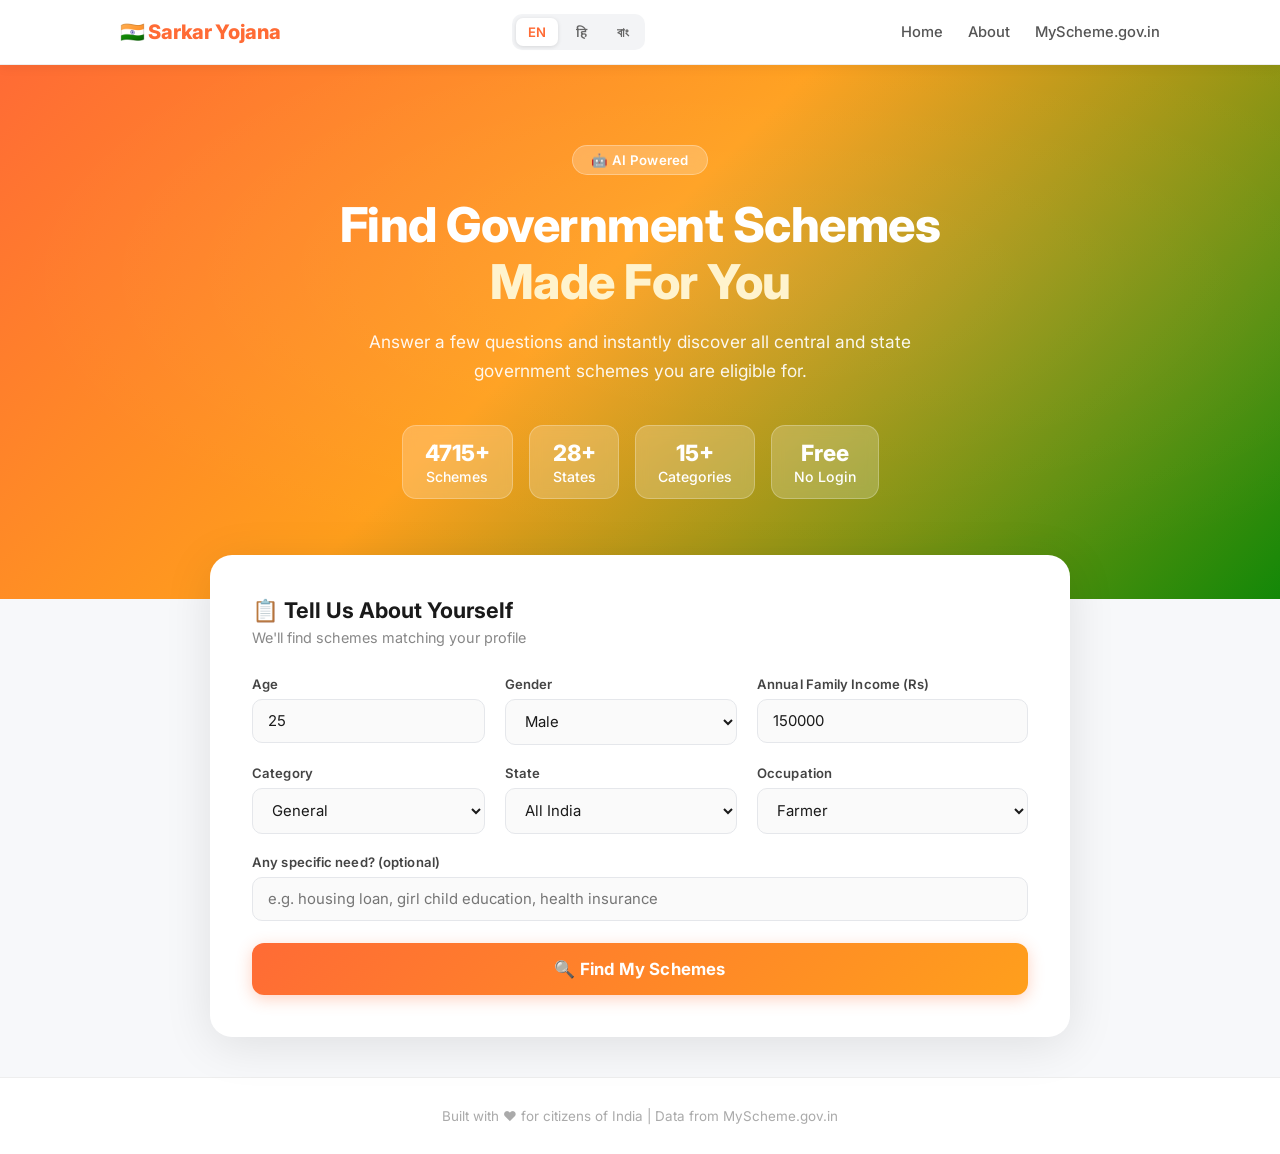
==== index.html @ 08421382 "add frontend files to root for GitHub Pages" ====
<!DOCTYPE html>
<html lang="en">
<head>
    <meta charset="UTF-8">
    <meta name="viewport" content="width=device-width, initial-scale=1.0">
    <title>Sarkar Yojana Finder — Find Government Schemes</title>
    <meta name="description" content="AI-powered tool to find Indian government schemes you are eligible for. Search 4715+ schemes by age, income, state, category and occupation.">

    <!-- Google Fonts: Latin, Devanagari (Hindi), Bengali -->
    <link rel="preconnect" href="https://fonts.googleapis.com">
    <link rel="preconnect" href="https://fonts.gstatic.com" crossorigin>
    <link href="https://fonts.googleapis.com/css2?family=Inter:wght@400;500;600;700;800&family=Noto+Sans:wght@400;500;600;700&family=Noto+Sans+Devanagari:wght@400;500;600;700&family=Noto+Sans+Bengali:wght@400;500;600;700&display=swap" rel="stylesheet">
    <link rel="stylesheet" href="style.css">
</head>
<body data-lang="en">

    <!-- Navbar -->
    <nav class="navbar" role="navigation" aria-label="Main navigation">
        <div class="nav-inner">
            <div class="logo">🇮🇳 Sarkar Yojana</div>
            <div class="nav-center">
                <div class="lang-switcher" role="group" aria-label="Language selector">
                    <button class="lang-btn active" data-lang="en" id="lang-en" onclick="setLanguage('en')">EN</button>
                    <button class="lang-btn" data-lang="hi" id="lang-hi" onclick="setLanguage('hi')">हि</button>
                    <button class="lang-btn" data-lang="bn" id="lang-bn" onclick="setLanguage('bn')">বাং</button>
                </div>
            </div>
            <div class="nav-links">
                <a href="#" data-i18n="navHome">Home</a>
                <a href="#" data-i18n="navAbout">About</a>
                <a href="https://www.myscheme.gov.in" target="_blank" rel="noopener" data-i18n="navGov">MyScheme.gov.in</a>
            </div>
        </div>
    </nav>

    <!-- Hero -->
    <section class="hero" aria-label="Hero section">
        <div class="hero-inner">
            <div class="hero-badge" data-i18n="heroBadge">🤖 AI Powered</div>
            <h1>
                <span data-i18n="heroTitle">Find Government Schemes</span><br>
                <span class="hero-highlight" data-i18n="heroTitleSpan">Made For You</span>
            </h1>
            <p data-i18n="heroDesc">Answer a few questions and instantly discover all central and state government schemes you are eligible for.</p>
            <div class="hero-stats">
                <div class="stat"><span>4715+</span> <span data-i18n="stat1">Schemes</span></div>
                <div class="stat"><span>28+</span> <span data-i18n="stat2">States</span></div>
                <div class="stat"><span>15+</span> <span data-i18n="stat3">Categories</span></div>
                <div class="stat"><span>Free</span> <span data-i18n="stat4">No Login</span></div>
            </div>
        </div>
    </section>

    <!-- Form -->
    <section class="form-section" aria-label="Scheme finder form">
        <div class="form-card">
            <h2 data-i18n="formTitle">📋 Tell Us About Yourself</h2>
            <p class="form-subtitle" data-i18n="formSubtitle">We'll find schemes matching your profile</p>

            <div class="form-grid">
                <div class="form-group">
                    <label for="age" data-i18n="labelAge">Age</label>
                    <input type="number" id="age" value="25" min="0" max="100" aria-label="Age">
                </div>
                <div class="form-group">
                    <label for="gender" data-i18n="labelGender">Gender</label>
                    <select id="gender" aria-label="Gender">
                        <option>Male</option>
                        <option>Female</option>
                        <option>Other</option>
                    </select>
                </div>
                <div class="form-group">
                    <label for="income" data-i18n="labelIncome">Annual Family Income (Rs)</label>
                    <input type="number" id="income" value="150000" step="10000" aria-label="Annual family income">
                </div>
                <div class="form-group">
                    <label for="caste" data-i18n="labelCategory">Category</label>
                    <select id="caste" aria-label="Category">
                        <option>General</option>
                        <option>SC</option>
                        <option>ST</option>
                        <option>OBC</option>
                        <option>Minority</option>
                    </select>
                </div>
                <div class="form-group">
                    <label for="state" data-i18n="labelState">State</label>
                    <select id="state" aria-label="State">
                        <option>All India</option>
                        <option>Andhra Pradesh</option>
                        <option>Arunachal Pradesh</option>
                        <option>Assam</option>
                        <option>Bihar</option>
                        <option>Chhattisgarh</option>
                        <option>Goa</option>
                        <option>Gujarat</option>
                        <option>Haryana</option>
                        <option>Himachal Pradesh</option>
                        <option>Jharkhand</option>
                        <option>Karnataka</option>
                        <option>Kerala</option>
                        <option>Madhya Pradesh</option>
                        <option>Maharashtra</option>
                        <option>Manipur</option>
                        <option>Meghalaya</option>
                        <option>Mizoram</option>
                        <option>Nagaland</option>
                        <option>Odisha</option>
                        <option>Punjab</option>
                        <option>Rajasthan</option>
                        <option>Sikkim</option>
                        <option>Tamil Nadu</option>
                        <option>Telangana</option>
                        <option>Tripura</option>
                        <option>Uttar Pradesh</option>
                        <option>Uttarakhand</option>
                        <option>West Bengal</option>
                        <option>Delhi</option>
                    </select>
                </div>
                <div class="form-group">
                    <label for="occupation" data-i18n="labelOccupation">Occupation</label>
                    <select id="occupation" aria-label="Occupation">
                        <option>Farmer</option>
                        <option>Student</option>
                        <option>Business Owner</option>
                        <option>Unemployed</option>
                        <option>Salaried</option>
                        <option>Self Employed</option>
                        <option>Artisan</option>
                        <option>Daily Wage Worker</option>
                        <option>Other</option>
                    </select>
                </div>
            </div>

            <div class="form-group full-width">
                <label for="extra" data-i18n="labelExtra">Any specific need? (optional)</label>
                <input type="text" id="extra"
                    placeholder="e.g. housing loan, girl child education, health insurance"
                    data-i18n-placeholder="extraPlaceholder"
                    aria-label="Specific need">
            </div>

            <button class="find-btn" id="find-btn" onclick="findSchemes()">
                <span data-i18n="findBtn">🔍 Find My Schemes</span>
            </button>
        </div>
    </section>

    <!-- Results -->
    <section class="results-section" id="results-section" style="display:none;" aria-label="Search results" aria-live="polite">
        <div class="results-card">
            <h2 data-i18n="resultsTitle">✅ Schemes You May Be Eligible For</h2>
            <div id="results-content" class="results-content"></div>
            <div class="apply-note">
                <span data-i18n="applyNote">💡 Visit</span>
                <a href="https://www.myscheme.gov.in" target="_blank" rel="noopener">MyScheme.gov.in</a>
                <span data-i18n="applyNoteSuffix">to apply officially.</span>
            </div>
        </div>
    </section>

    <!-- Loading Overlay -->
    <div class="loading-overlay" id="loading" style="display:none;" role="status" aria-live="polite">
        <div class="loader-box">
            <div class="spinner"></div>
            <p id="loading-text" data-i18n="loadingText">Searching 4715+ schemes for you...</p>
        </div>
    </div>

    <!-- Footer -->
    <footer>
        <p data-i18n="footerText">Built with ❤️ for citizens of India | Data from MyScheme.gov.in</p>
    </footer>

    <script src="config.js"></script>
    <script src="script.js"></script>
</body>
</html>
---- style.css ----
/* ============================================================
   SARKAR YOJANA FINDER — style.css
   ============================================================ */

* {
    margin: 0;
    padding: 0;
    box-sizing: border-box;
}

/* Font stack switches per language */
body {
    font-family: 'Inter', 'Noto Sans', sans-serif;
    background: #f7f8fa;
    color: #1a1a1a;
}
body[data-lang="hi"] {
    font-family: 'Noto Sans Devanagari', 'Noto Sans', sans-serif;
}
body[data-lang="bn"] {
    font-family: 'Noto Sans Bengali', 'Noto Sans', sans-serif;
}

/* ============================================================
   NAVBAR
   ============================================================ */
.navbar {
    background: white;
    border-bottom: 1px solid #eee;
    padding: 14px 0;
    position: sticky;
    top: 0;
    z-index: 100;
    box-shadow: 0 2px 12px rgba(0,0,0,0.06);
}

.nav-inner {
    max-width: 1100px;
    margin: 0 auto;
    padding: 0 30px;
    display: flex;
    justify-content: space-between;
    align-items: center;
    gap: 20px;
}

.logo {
    font-size: 1.25rem;
    font-weight: 800;
    color: #FF6B35;
    white-space: nowrap;
    letter-spacing: -0.3px;
}

/* Language Switcher */
.lang-switcher {
    display: flex;
    gap: 6px;
    background: #f3f4f6;
    padding: 4px;
    border-radius: 10px;
}

.lang-btn {
    background: transparent;
    border: none;
    padding: 5px 12px;
    border-radius: 7px;
    font-size: 0.82rem;
    font-weight: 600;
    color: #666;
    cursor: pointer;
    transition: all 0.2s;
    font-family: inherit;
}

.lang-btn:hover {
    color: #FF6B35;
}

.lang-btn.active {
    background: white;
    color: #FF6B35;
    box-shadow: 0 1px 4px rgba(0,0,0,0.12);
}

.nav-links {
    display: flex;
    gap: 0;
}

.nav-links a {
    text-decoration: none;
    color: #555;
    margin-left: 25px;
    font-size: 0.92rem;
    font-weight: 500;
    transition: color 0.2s;
    white-space: nowrap;
}

.nav-links a:hover {
    color: #FF6B35;
}

/* ============================================================
   HERO
   ============================================================ */
.hero {
    background: linear-gradient(135deg, #FF6B35 0%, #FF9F1C 45%, #138808 100%);
    padding: 80px 30px 100px;
    text-align: center;
    color: white;
    position: relative;
    overflow: hidden;
}

/* Subtle radial overlay for depth */
.hero::before {
    content: '';
    position: absolute;
    inset: 0;
    background: radial-gradient(ellipse at 60% 40%, rgba(255,255,255,0.08) 0%, transparent 70%);
    pointer-events: none;
}

.hero-inner {
    max-width: 780px;
    margin: 0 auto;
    position: relative;
}

.hero-badge {
    display: inline-block;
    background: rgba(255,255,255,0.22);
    padding: 6px 18px;
    border-radius: 50px;
    font-size: 0.83rem;
    font-weight: 600;
    margin-bottom: 22px;
    backdrop-filter: blur(6px);
    border: 1px solid rgba(255,255,255,0.3);
    letter-spacing: 0.3px;
}

.hero h1 {
    font-size: 3rem;
    font-weight: 800;
    line-height: 1.18;
    margin-bottom: 18px;
    letter-spacing: -0.5px;
}

.hero-highlight {
    color: #fff3cd;
}

.hero p {
    font-size: 1.08rem;
    opacity: 0.92;
    margin-bottom: 44px;
    line-height: 1.65;
    max-width: 600px;
    margin-left: auto;
    margin-right: auto;
    margin-bottom: 40px;
}

.hero-stats {
    display: flex;
    justify-content: center;
    gap: 16px;
    flex-wrap: wrap;
}

.stat {
    background: rgba(255,255,255,0.2);
    padding: 13px 22px;
    border-radius: 14px;
    font-size: 0.88rem;
    font-weight: 500;
    backdrop-filter: blur(6px);
    border: 1px solid rgba(255,255,255,0.25);
    min-width: 90px;
}

.stat span:first-child {
    font-size: 1.4rem;
    font-weight: 800;
    display: block;
    margin-bottom: 2px;
}

/* ============================================================
   FORM SECTION
   ============================================================ */
.form-section {
    max-width: 900px;
    margin: -44px auto 40px;
    padding: 0 20px;
    position: relative;
    z-index: 2;
}

.form-card {
    background: white;
    border-radius: 22px;
    padding: 42px;
    box-shadow: 0 8px 48px rgba(0,0,0,0.1);
}

.form-card h2 {
    font-size: 1.35rem;
    font-weight: 700;
    margin-bottom: 6px;
    color: #1a1a1a;
}

.form-subtitle {
    color: #888;
    font-size: 0.9rem;
    margin-bottom: 30px;
}

.form-grid {
    display: grid;
    grid-template-columns: 1fr 1fr 1fr;
    gap: 20px;
    margin-bottom: 20px;
}

.form-group {
    display: flex;
    flex-direction: column;
    gap: 7px;
}

.form-group.full-width {
    margin-bottom: 22px;
}

label {
    font-size: 0.82rem;
    font-weight: 600;
    color: #444;
    letter-spacing: 0.1px;
}

input, select {
    padding: 12px 15px;
    border: 1.5px solid #e5e7eb;
    border-radius: 10px;
    font-size: 0.93rem;
    font-family: inherit;
    outline: none;
    transition: border-color 0.2s, box-shadow 0.2s;
    background: #fafafa;
    color: #1a1a1a;
}

input:focus, select:focus {
    border-color: #FF6B35;
    background: white;
    box-shadow: 0 0 0 3px rgba(255, 107, 53, 0.1);
}

/* Find Button */
.find-btn {
    width: 100%;
    padding: 16px;
    background: linear-gradient(135deg, #FF6B35, #FF9F1C);
    color: white;
    border: none;
    border-radius: 12px;
    font-size: 1.05rem;
    font-weight: 700;
    cursor: pointer;
    transition: opacity 0.2s, transform 0.15s, box-shadow 0.2s;
    font-family: inherit;
    letter-spacing: 0.2px;
    box-shadow: 0 4px 16px rgba(255, 107, 53, 0.3);
}

.find-btn:hover {
    opacity: 0.93;
    transform: translateY(-2px);
    box-shadow: 0 8px 24px rgba(255, 107, 53, 0.4);
}

.find-btn:active {
    transform: translateY(0);
    box-shadow: 0 2px 8px rgba(255, 107, 53, 0.25);
}

/* ============================================================
   RESULTS SECTION
   ============================================================ */
.results-section {
    max-width: 900px;
    margin: 0 auto 60px;
    padding: 0 20px;
}

.results-card {
    background: white;
    border-radius: 22px;
    padding: 40px;
    box-shadow: 0 8px 40px rgba(0,0,0,0.08);
    border-left: 5px solid #FF6B35;
}

.results-card h2 {
    font-size: 1.25rem;
    font-weight: 700;
    margin-bottom: 24px;
    color: #1a1a1a;
}

.results-content {
    font-size: 0.96rem;
    line-height: 1.8;
    color: #333;
}

/* Scheme Cards */
.scheme-card {
    background: linear-gradient(135deg, #fff9f6 0%, #fff 100%);
    border: 1.5px solid #ffd6c0;
    border-radius: 16px;
    padding: 22px 26px;
    margin-bottom: 18px;
    transition: transform 0.22s, box-shadow 0.22s;
    position: relative;
}

.scheme-card:hover {
    transform: translateY(-3px);
    box-shadow: 0 10px 28px rgba(255, 107, 53, 0.14);
}

.scheme-title {
    font-size: 1.05rem;
    font-weight: 700;
    color: #e85d25;
    margin-bottom: 12px;
    line-height: 1.4;
}

.scheme-body p {
    font-size: 0.91rem;
    color: #444;
    line-height: 1.75;
    margin-bottom: 4px;
}

.scheme-bullet {
    font-size: 0.91rem;
    color: #444;
    line-height: 1.75;
    padding-left: 8px;
    margin-bottom: 3px;
}

/* Apply Button per scheme */
.apply-btn {
    display: inline-block;
    margin-top: 14px;
    padding: 9px 20px;
    background: linear-gradient(135deg, #FF6B35, #FF9F1C);
    color: white;
    border-radius: 8px;
    text-decoration: none;
    font-size: 0.84rem;
    font-weight: 700;
    font-family: inherit;
    transition: opacity 0.2s, transform 0.15s;
    letter-spacing: 0.2px;
}

.apply-btn:hover {
    opacity: 0.9;
    transform: translateY(-1px);
}

/* Note text (disclaimers) */
.note-text {
    font-size: 0.88rem;
    color: #666;
    margin-top: 14px;
    margin-bottom: 12px;
    padding: 13px 17px;
    background: #fffbf0;
    border-radius: 10px;
    border-left: 3px solid #FF9F1C;
    line-height: 1.7;
}

/* Apply footer note */
.apply-note {
    margin-top: 28px;
    padding: 16px 22px;
    background: #fff8f3;
    border-radius: 12px;
    font-size: 0.9rem;
    color: #555;
    border: 1px solid #ffd6c0;
    display: flex;
    gap: 6px;
    align-items: center;
    flex-wrap: wrap;
}

.apply-note a {
    color: #FF6B35;
    font-weight: 700;
    text-decoration: none;
}

.apply-note a:hover {
    text-decoration: underline;
}

/* ============================================================
   LOADING OVERLAY
   ============================================================ */
.loading-overlay {
    position: fixed;
    top: 0; left: 0;
    width: 100%; height: 100%;
    background: rgba(0,0,0,0.52);
    display: flex;
    align-items: center;
    justify-content: center;
    z-index: 999;
    backdrop-filter: blur(5px);
}

.loader-box {
    background: white;
    padding: 44px 64px;
    border-radius: 22px;
    text-align: center;
    box-shadow: 0 24px 64px rgba(0,0,0,0.22);
}

.spinner {
    width: 50px;
    height: 50px;
    border: 5px solid #f0f0f0;
    border-top-color: #FF6B35;
    border-radius: 50%;
    animation: spin 0.75s linear infinite;
    margin: 0 auto 20px;
}

@keyframes spin {
    to { transform: rotate(360deg); }
}

.loader-box p {
    font-size: 0.97rem;
    font-weight: 500;
    color: #555;
    max-width: 220px;
    line-height: 1.5;
    font-family: inherit;
}

/* ============================================================
   FOOTER
   ============================================================ */
footer {
    text-align: center;
    padding: 30px;
    color: #aaa;
    font-size: 0.84rem;
    border-top: 1px solid #eee;
    background: white;
}

/* ============================================================
   RESPONSIVE
   ============================================================ */
@media (max-width: 820px) {
    .form-grid {
        grid-template-columns: 1fr 1fr;
    }
    .hero h1 {
        font-size: 2.2rem;
    }
    .hero-stats {
        gap: 10px;
    }
    .nav-links {
        display: none;
    }
    .form-card {
        padding: 28px 22px;
    }
    .results-card {
        padding: 28px 22px;
    }
}

@media (max-width: 480px) {
    .form-grid {
        grid-template-columns: 1fr;
    }
    .hero {
        padding: 60px 20px 80px;
    }
    .hero h1 {
        font-size: 1.85rem;
    }
    .loader-box {
        padding: 36px 36px;
    }
}

/* Scheme Cards */
.scheme-card {
    background: #ffffff;
    border: 1px solid #e8e8e8;
    border-left: 4px solid #FF9933;
    border-radius: 12px;
    padding: 20px 24px;
    margin-bottom: 16px;
    box-shadow: 0 2px 8px rgba(0,0,0,0.06);
    transition: transform 0.2s ease, box-shadow 0.2s ease;
}

.scheme-card:hover {
    transform: translateY(-2px);
    box-shadow: 0 6px 20px rgba(0,0,0,0.1);
}

.scheme-header {
    display: flex;
    align-items: center;
    gap: 10px;
    margin-bottom: 10px;
}

.scheme-icon {
    font-size: 1.4rem;
}

.scheme-title {
    font-size: 1.05rem;
    font-weight: 700;
    color: #1a1a2e;
    margin: 0;
}

.scheme-summary {
    font-size: 0.92rem;
    color: #555;
    line-height: 1.6;
    margin: 0 0 16px 0;
}

.scheme-footer {
    display: flex;
    justify-content: flex-end;
}

.apply-btn {
    background: linear-gradient(135deg, #FF9933, #e07b00);
    color: white;
    padding: 8px 20px;
    border-radius: 25px;
    text-decoration: none;
    font-size: 0.88rem;
    font-weight: 600;
    transition: background 0.2s ease, transform 0.1s ease;
}

.apply-btn:hover {
    background: linear-gradient(135deg, #e07b00, #c46a00);
    transform: scale(1.03);
}

.no-link {
    font-size: 0.82rem;
    color: #999;
    font-style: italic;
}

.result-note {
    font-size: 0.93rem;
    color: #444;
    line-height: 1.7;
    margin-bottom: 12px;
    padding: 0 4px;
}
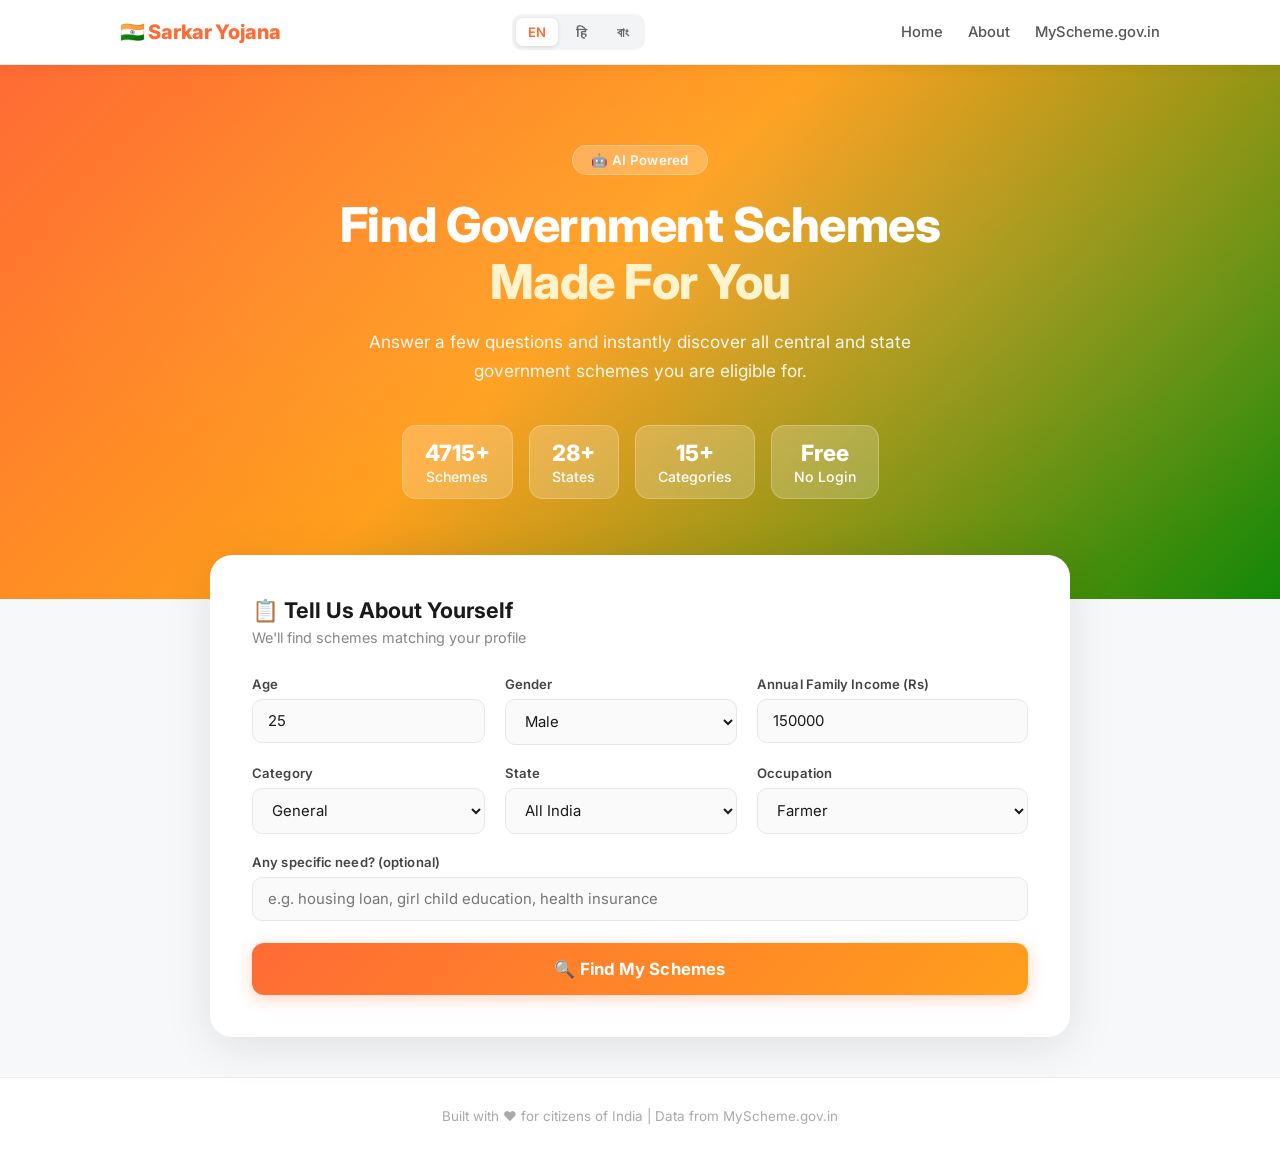
==== commit 9c425844: "fix all frontend files for GitHub Pages" ====
--- a/index.html
+++ b/index.html
@@ -178,4 +178,4 @@
     <script src="config.js"></script>
     <script src="script.js"></script>
 </body>
-</html>+</html>
--- a/style.css
+++ b/style.css
@@ -592,4 +592,4 @@
     line-height: 1.7;
     margin-bottom: 12px;
     padding: 0 4px;
-}+}
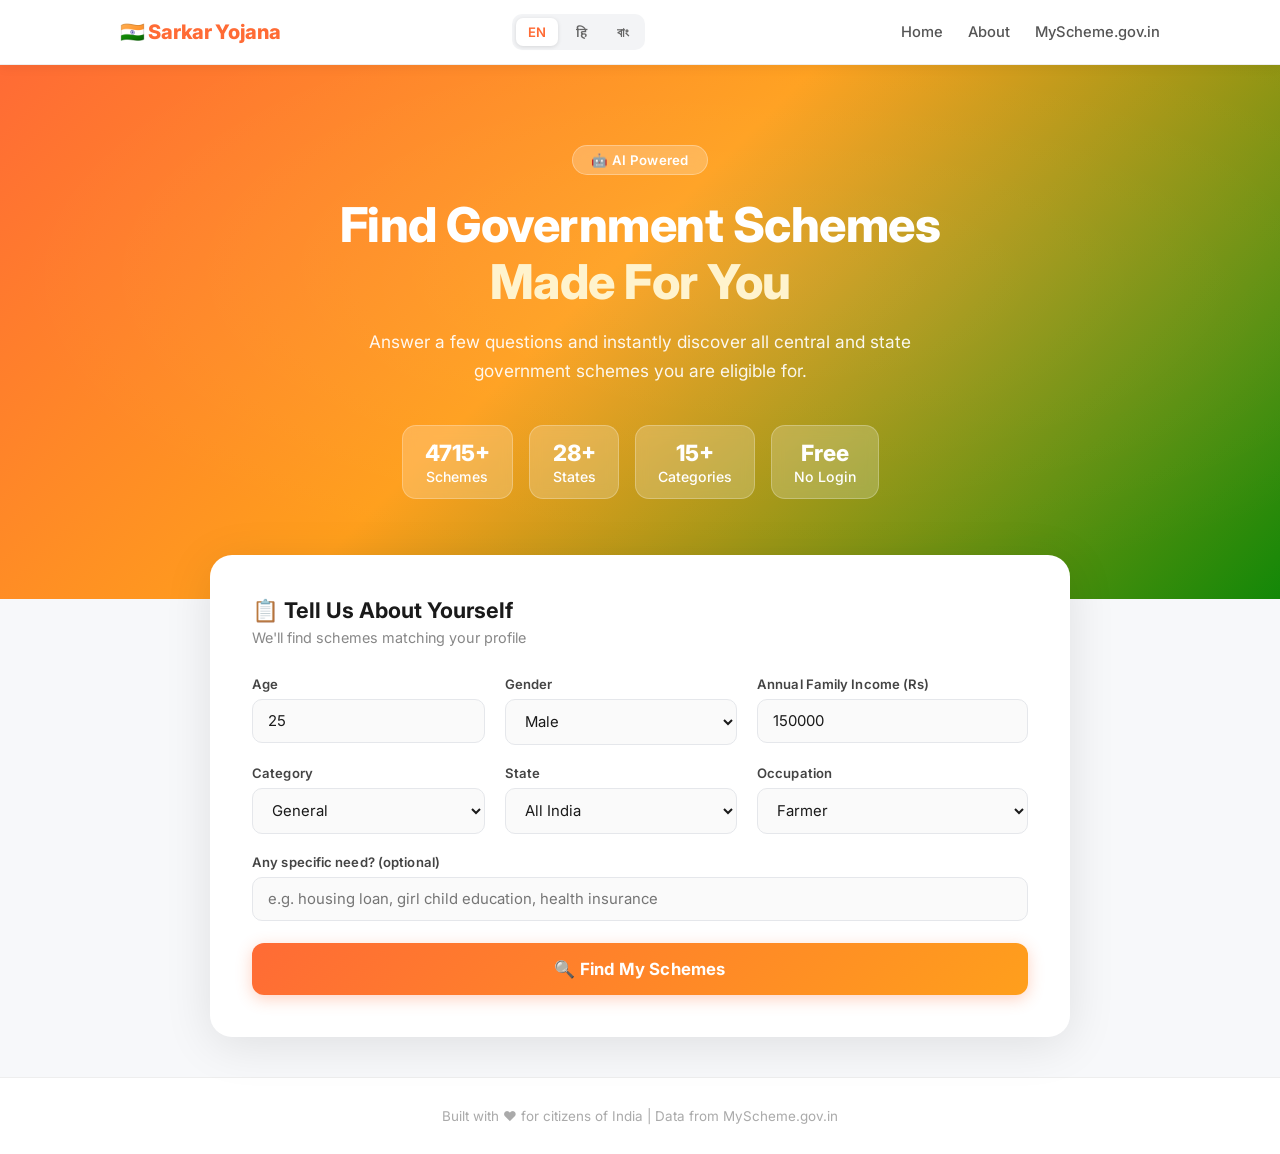
==== commit 5f43c59b: "fix syntax error and remove missing config.js reference" ====
--- a/index.html
+++ b/index.html
@@ -175,7 +175,7 @@
         <p data-i18n="footerText">Built with ❤️ for citizens of India | Data from MyScheme.gov.in</p>
     </footer>
 
-    <script src="config.js"></script>
+    
     <script src="script.js"></script>
 </body>
 </html>
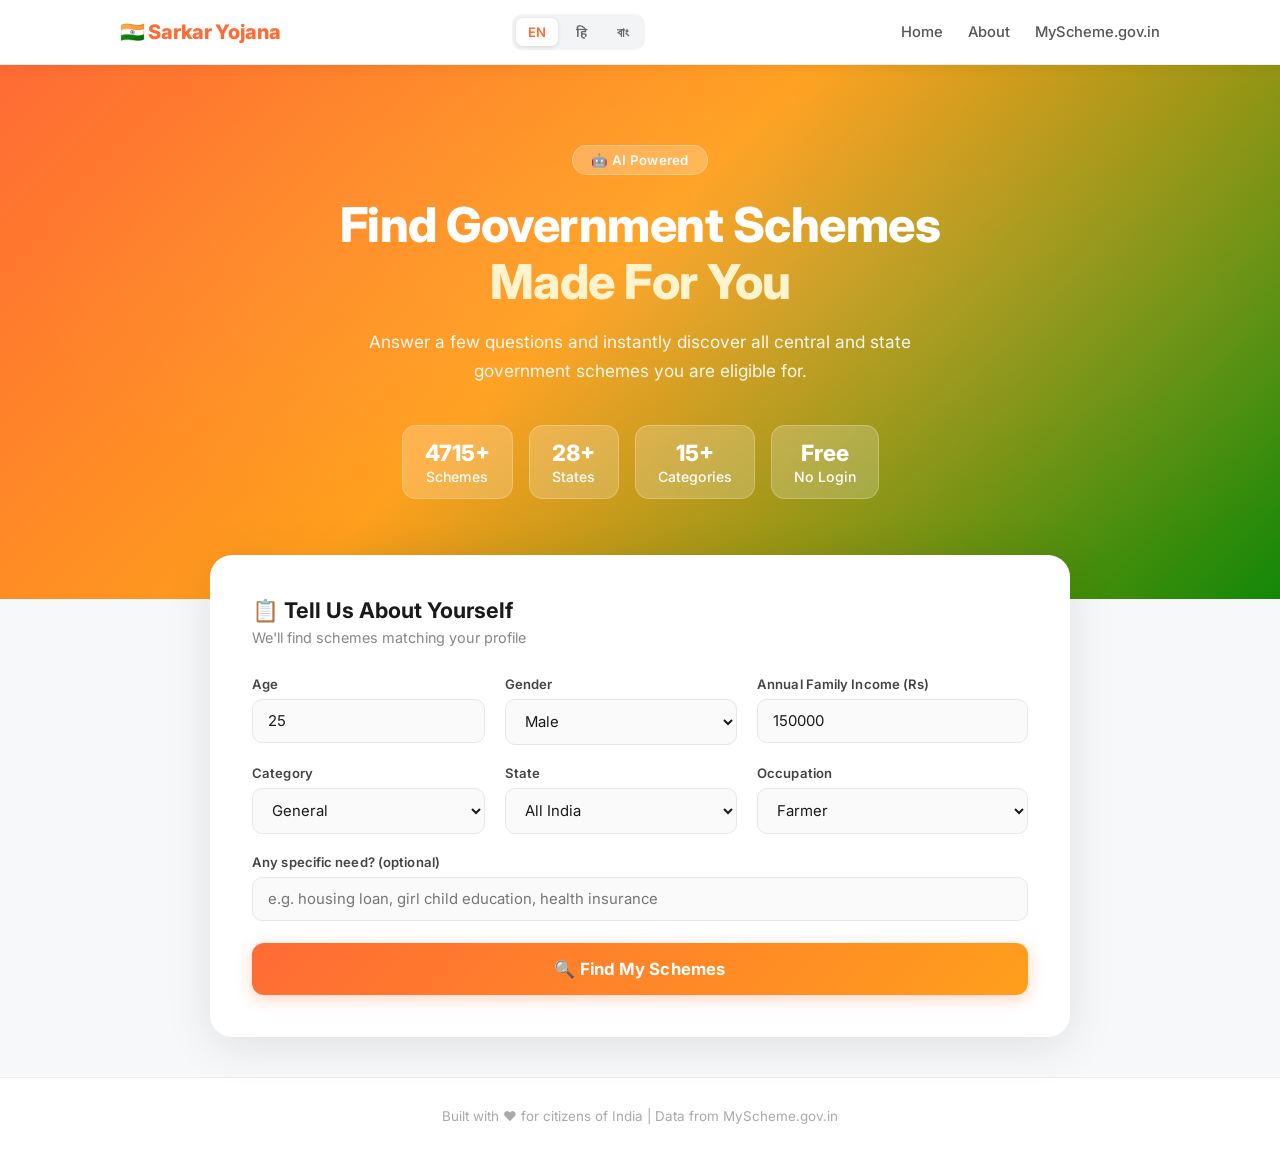
==== commit 4cce3277: "force cache bust for script.js" ====
--- a/index.html
+++ b/index.html
@@ -176,6 +176,6 @@
     </footer>
 
     
-    <script src="script.js"></script>
+    <script src="script.js?v=2"></script>
 </body>
 </html>
